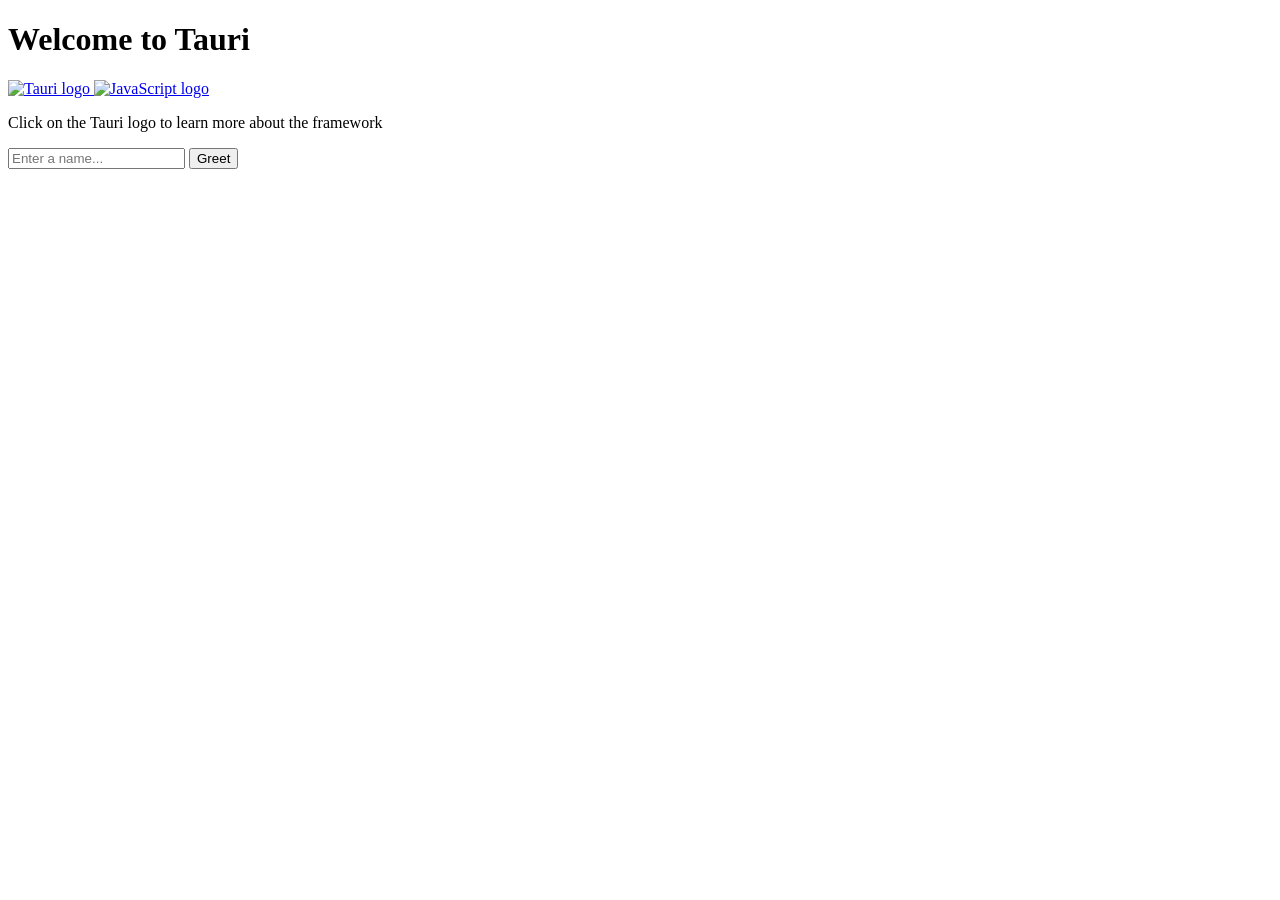
==== Norter-mac/desktop/src/index.html @ 1b6c09d3 "decided to do a mac verson pushed backend" ====
<!doctype html>
<html lang="en">
  <head>
    <meta charset="UTF-8" />
    <link rel="stylesheet" href="styles.css" />
    <meta name="viewport" content="width=device-width, initial-scale=1.0" />
    <title>Tauri App</title>
    <script type="module" src="/main.js" defer></script>
  </head>

  <body>
    <main class="container">
      <h1>Welcome to Tauri</h1>

      <div class="row">
        <a href="https://tauri.app" target="_blank">
          <img src="/assets/tauri.svg" class="logo tauri" alt="Tauri logo" />
        </a>
        <a
          href="https://developer.mozilla.org/en-US/docs/Web/JavaScript"
          target="_blank"
        >
          <img
            src="/assets/javascript.svg"
            class="logo vanilla"
            alt="JavaScript logo"
          />
        </a>
      </div>
      <p>Click on the Tauri logo to learn more about the framework</p>

      <form class="row" id="greet-form">
        <input id="greet-input" placeholder="Enter a name..." />
        <button type="submit">Greet</button>
      </form>
      <p id="greet-msg"></p>
    </main>
  </body>
</html>
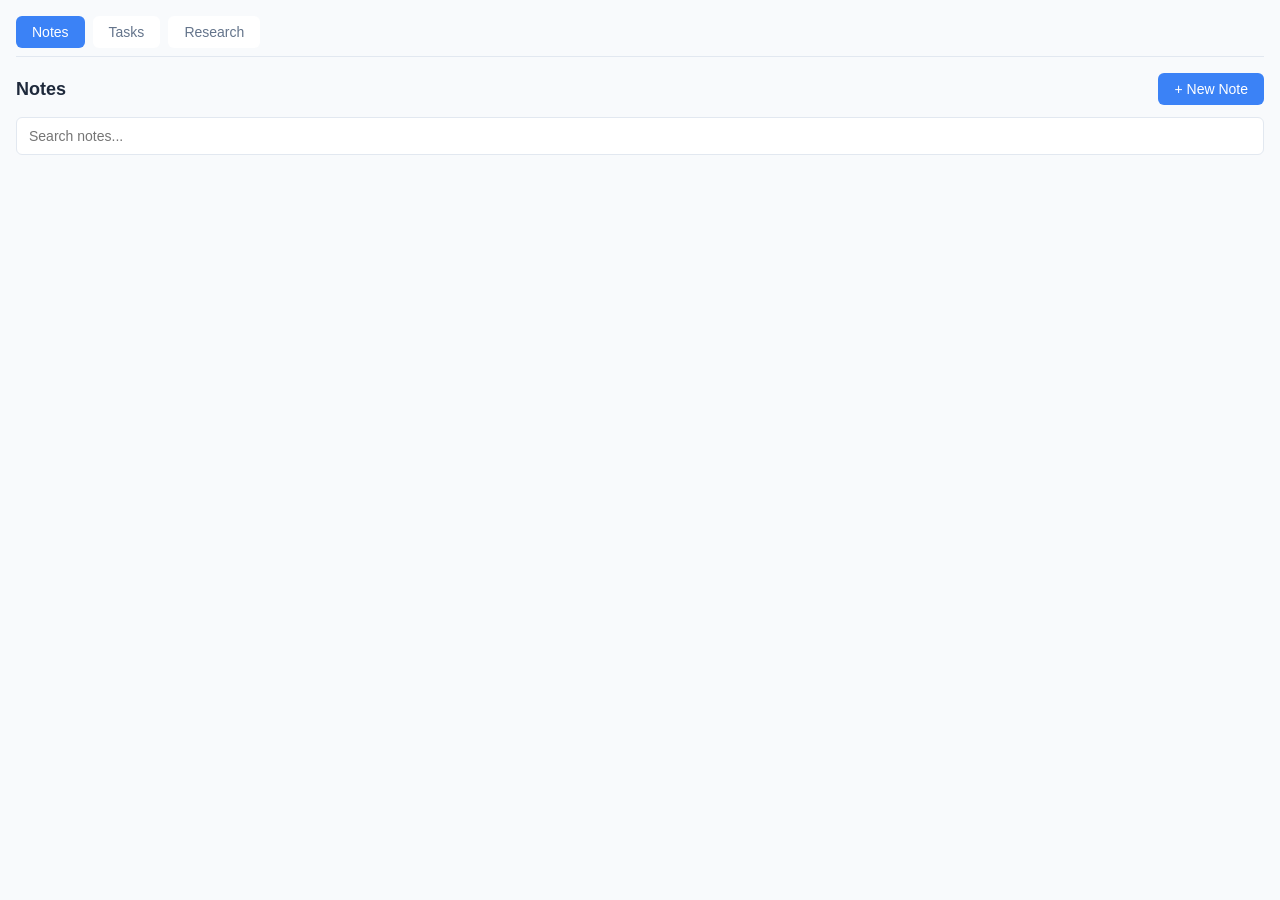
==== commit 8eae96bd: "first mac iteration" ====
--- a/Norter-mac/desktop/src/index.html
+++ b/Norter-mac/desktop/src/index.html
@@ -1,39 +1,107 @@
-<!doctype html>
+<!DOCTYPE html>
 <html lang="en">
-  <head>
-    <meta charset="UTF-8" />
-    <link rel="stylesheet" href="styles.css" />
-    <meta name="viewport" content="width=device-width, initial-scale=1.0" />
-    <title>Tauri App</title>
-    <script type="module" src="/main.js" defer></script>
-  </head>
+<head>
+  <meta charset="UTF-8">
+  <meta name="viewport" content="width=device-width, initial-scale=1.0">
+  <title>Norter</title>
+  <link rel="stylesheet" href="styles.css">
+</head>
+<body>
+  <div class="app">
+    <!-- Tab Navigation -->
+    <div class="tab-nav">
+      <button class="tab-btn active" data-tab="notes">Notes</button>
+      <button class="tab-btn" data-tab="tasks">Tasks</button>
+      <button class="tab-btn" data-tab="research">Research</button>
+    </div>
 
-  <body>
-    <main class="container">
-      <h1>Welcome to Tauri</h1>
+    <!-- Notes Tab -->
+    <div class="tab-content active" id="notesTab">
+      <div class="section-header">
+        <h2>Notes</h2>
+        <button id="newNoteBtn" class="btn-primary">+ New Note</button>
+      </div>
+      
+      <div class="search-section">
+        <input type="text" id="noteSearch" placeholder="Search notes..." class="search-input">
+      </div>
+      
+      <div class="notes-list" id="notesList"></div>
+      
+      <!-- Note Editor Modal -->
+      <div class="modal" id="noteModal" style="display: none;">
+        <div class="modal-content">
+          <div class="modal-header">
+            <input type="text" id="noteTitle" placeholder="Note title..." class="title-input">
+            <button id="closeNoteModal" class="btn-icon">×</button>
+          </div>
+          <input type="text" id="noteFolder" placeholder="Folder..." class="folder-input">
+          <input type="text" id="noteTags" placeholder="Tags (comma separated)..." class="tags-input">
+          <textarea id="noteContent" placeholder="Write your note..." class="content-area"></textarea>
+          <div class="modal-footer">
+            <button id="saveNoteBtn" class="btn-primary">Save Note</button>
+            <button id="deleteNoteBtn" class="btn-danger" style="display: none;">Delete</button>
+          </div>
+        </div>
+      </div>
+    </div>
 
-      <div class="row">
-        <a href="https://tauri.app" target="_blank">
-          <img src="/assets/tauri.svg" class="logo tauri" alt="Tauri logo" />
-        </a>
-        <a
-          href="https://developer.mozilla.org/en-US/docs/Web/JavaScript"
-          target="_blank"
-        >
-          <img
-            src="/assets/javascript.svg"
-            class="logo vanilla"
-            alt="JavaScript logo"
-          />
-        </a>
+    <!-- Tasks Tab -->
+    <div class="tab-content" id="tasksTab">
+      <div class="section-header">
+        <h2>Tasks</h2>
       </div>
-      <p>Click on the Tauri logo to learn more about the framework</p>
+      
+      <div class="task-input-row">
+        <input type="text" id="taskInput" placeholder="Add task..." class="search-input">
+        <input type="datetime-local" id="taskDueDate" class="date-input">
+        <button id="addTaskBtn" class="btn-primary">Add</button>
+      </div>
+      
+      <div class="tasks-list" id="tasksList"></div>
+    </div>
 
-      <form class="row" id="greet-form">
-        <input id="greet-input" placeholder="Enter a name..." />
-        <button type="submit">Greet</button>
-      </form>
-      <p id="greet-msg"></p>
-    </main>
-  </body>
-</html>
+    <!-- Research Tab -->
+    <div class="tab-content" id="researchTab">
+      <div class="section-header">
+        <h2>Paper Library</h2>
+        <button id="addPaperBtn" class="btn-primary">+ Add Paper</button>
+      </div>
+      
+      <div class="papers-list" id="papersList"></div>
+      
+      <!-- Add Paper Modal -->
+      <div class="modal" id="paperModal" style="display: none;">
+        <div class="""modal-content">
+          <div class="modal-header">
+            <h3>Add Paper</h3>
+            <button id="closePaperModal" class="btn-icon">×</button>
+          </div>
+          <input type="text" id="paperTitle" placeholder="Title" class="input-field">
+          <input type="text" id="paperAuthors" placeholder="Authors" class="input-field">
+          <input type="text" id="paperYear" placeholder="Year" class="input-field">
+          <input type="text" id="paperDOI" placeholder="DOI" class="input-field">
+          <input type="text" id="paperJournal" placeholder="Journal" class="input-field">
+          <div class="modal-footer">
+            <button id="savePaperBtn" class="btn-primary">Save Paper</button>
+          </div>
+        </div>
+      </div>
+      
+      <!-- Duplicate Warning Modal -->
+      <div class="modal" id="duplicateModal" style="display: none;">
+        <div class="modal-content">
+          <h3>Paper Already Exists</h3>
+          <p id="duplicateMessage"></p>
+          <div class="modal-footer">
+            <button id="cancelDuplicateBtn" class="btn-secondary">Cancel</button>
+            <button id="addAnywayBtn" class="btn-primary">Add Anyway</button>
+          </div>
+        </div>
+      </div>
+    </div>
+  </div>
+
+  <script src="main.js"></script>
+</body>
+</html>
--- a/Norter-mac/desktop/src/styles.css
+++ b/Norter-mac/desktop/src/styles.css
@@ -0,0 +1,272 @@
+:root {
+  --bg-primary: #f8fafc;
+  --bg-secondary: #fff;
+  --bg-hover: #f1f5f9;
+  --text-primary: #1e293b;
+  --text-secondary: #64748b;
+  --text-muted: #94a3b8;
+  --border-color: #e2e8f0;
+  --accent: #3b82f6;
+  --accent-hover: #2563eb;
+  --danger: #ef4444;
+  --shadow: 0 1px 3px rgba(0,0,0,0.1);
+}
+
+* {
+  margin: 0;
+  padding: 0;
+  box-sizing: border-box;
+}
+
+body {
+  font-family: -apple-system, BlinkMacSystemFont, 'Segoe UI', Roboto, sans-serif;
+  background: var(--bg-primary);
+  color: var(--text-primary);
+  min-width: 400px;
+  min-height: 600px;
+}
+
+.app {
+  padding: 16px;
+}
+
+/* Tab Navigation */
+.tab-nav {
+  display: flex;
+  gap: 8px;
+  margin-bottom: 16px;
+  border-bottom: 1px solid var(--border-color);
+  padding-bottom: 8px;
+}
+
+.tab-btn {
+  padding: 8px 16px;
+  border: none;
+  background: var(--bg-secondary);
+  color: var(--text-secondary);
+  border-radius: 6px;
+  cursor: pointer;
+  font-size: 14px;
+  font-weight: 500;
+  transition: all 0.2s;
+}
+
+.tab-btn:hover {
+  background: var(--bg-hover);
+  color: var(--text-primary);
+}
+
+.tab-btn.active {
+  background: var(--accent);
+  color: white;
+}
+
+/* Tab Content */
+.tab-content {
+  display: none;
+}
+
+.tab-content.active {
+  display: block;
+}
+
+/* Section Headers */
+.section-header {
+  display: flex;
+  justify-content: space-between;
+  align-items: center;
+  margin-bottom: 12px;
+}
+
+.section-header h2 {
+  font-size: 18px;
+  font-weight: 600;
+}
+
+/* Buttons */
+.btn-primary {
+  padding: 8px 16px;
+  background: var(--accent);
+  color: white;
+  border: none;
+  border-radius: 6px;
+  cursor: pointer;
+  font-size: 14px;
+  font-weight: 500;
+}
+
+.btn-primary:hover {
+  background: var(--accent-hover);
+}
+
+.btn-secondary {
+  padding: 8px 16px;
+  background: var(--bg-secondary);
+  color: var(--text-primary);
+  border: 1px solid var(--border-color);
+  border-radius: 6px;
+  cursor: pointer;
+  font-size: 14px;
+}
+
+.btn-danger {
+  padding: 8px 16px;
+  background: var(--danger);
+  color: white;
+  border: none;
+  border-radius: 6px;
+  cursor: pointer;
+  font-size: 14px;
+}
+
+.btn-icon {
+  background: none;
+  border: none;
+  font-size: 20px;
+  cursor: pointer;
+  color: var(--text-secondary);
+}
+
+/* Inputs */
+.search-input, .input-field, .title-input, .folder-input, .tags-input {
+  width: 100%;
+  padding: 10px 12px;
+  border: 1px solid var(--border-color);
+  border-radius: 6px;
+  font-size: 14px;
+  margin-bottom: 8px;
+  background: var(--bg-secondary);
+}
+
+.content-area {
+  width: 100%;
+  min-height: 200px;
+  padding: 12px;
+  border: 1px solid var(--border-color);
+  border-radius: 6px;
+  font-size: 14px;
+  resize: vertical;
+  font-family: inherit;
+}
+
+.date-input {
+  padding: 10px 12px;
+  border: 1px solid var(--border-color);
+  border-radius: 6px;
+  font-size: 14px;
+}
+
+/* Lists */
+.notes-list, .tasks-list, .papers-list {
+  max-height: 400px;
+  overflow-y: auto;
+}
+
+.note-item, .task-item, .paper-item {
+  padding: 12px;
+  background: var(--bg-secondary);
+  border-radius: 8px;
+  margin-bottom: 8px;
+  cursor: pointer;
+  box-shadow: var(--shadow);
+}
+
+.note-item:hover, .task-item:hover, .paper-item:hover {
+  background: var(--bg-hover);
+}
+
+.note-title, .task-text, .paper-title {
+  font-weight: 500;
+  margin-bottom: 4px;
+}
+
+.note-meta, .paper-meta {
+  font-size: 12px;
+  color: var(--text-secondary);
+}
+
+.task-item {
+  display: flex;
+  align-items: center;
+  gap: 12px;
+}
+
+.task-item.completed .task-text {
+  text-decoration: line-through;
+  color: var(--text-muted);
+}
+
+.task-checkbox {
+  width: 18px;
+  height: 18px;
+  cursor: pointer;
+}
+
+.delete-btn {
+  margin-left: auto;
+  background: none;
+  border: none;
+  color: var(--danger);
+  cursor: pointer;
+  font-size: 16px;
+}
+
+/* Task Input Row */
+.task-input-row {
+  display: flex;
+  gap: 8px;
+  margin-bottom: 12px;
+}
+
+.task-input-row input[type="text"] {
+  flex: 2;
+}
+
+.task-input-row input[type="datetime-local"] {
+  flex: 1;
+  min-width: 140px;
+}
+
+/* Modals */
+.modal {
+  position: fixed;
+  top: 0;
+  left: 0;
+  width: 100%;
+  height: 100%;
+  background: rgba(0,0,0,0.5);
+  display: flex;
+  align-items: center;
+  justify-content: center;
+  z-index: 1000;
+}
+
+.modal-content {
+  background: var(--bg-secondary);
+  border-radius: 12px;
+  padding: 20px;
+  width: 90%;
+  max-width: 500px;
+  max-height: 80vh;
+  overflow-y: auto;
+}
+
+.modal-header {
+  display: flex;
+  justify-content: space-between;
+  align-items: center;
+  margin-bottom: 16px;
+}
+
+.modal-footer {
+  display: flex;
+  gap: 8px;
+  justify-content: flex-end;
+  margin-top: 16px;
+}
+
+.empty-state {
+  text-align: center;
+  padding: 40px;
+  color: var(--text-muted);
+}
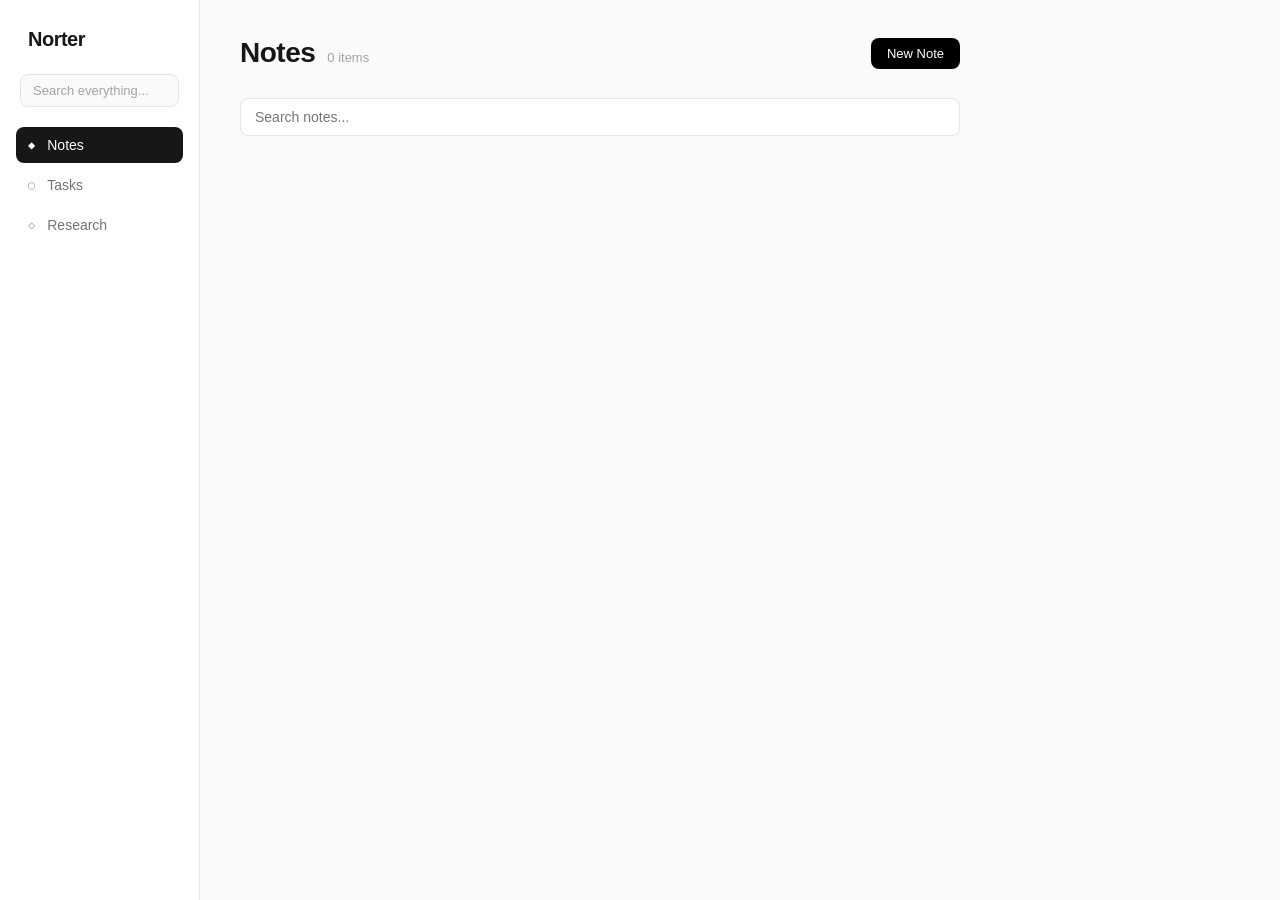
==== commit 3dc19c6f: "finished the app" ====
--- a/Norter-mac/desktop/src/index.html
+++ b/Norter-mac/desktop/src/index.html
@@ -8,96 +8,202 @@
 </head>
 <body>
   <div class="app">
-    <!-- Tab Navigation -->
-    <div class="tab-nav">
-      <button class="tab-btn active" data-tab="notes">Notes</button>
-      <button class="tab-btn" data-tab="tasks">Tasks</button>
-      <button class="tab-btn" data-tab="research">Research</button>
-    </div>
-
-    <!-- Notes Tab -->
-    <div class="tab-content active" id="notesTab">
-      <div class="section-header">
-        <h2>Notes</h2>
-        <button id="newNoteBtn" class="btn-primary">+ New Note</button>
-      </div>
-      
-      <div class="search-section">
-        <input type="text" id="noteSearch" placeholder="Search notes..." class="search-input">
-      </div>
-      
-      <div class="notes-list" id="notesList"></div>
-      
-      <!-- Note Editor Modal -->
-      <div class="modal" id="noteModal" style="display: none;">
-        <div class="modal-content">
-          <div class="modal-header">
-            <input type="text" id="noteTitle" placeholder="Note title..." class="title-input">
-            <button id="closeNoteModal" class="btn-icon">×</button>
-          </div>
-          <input type="text" id="noteFolder" placeholder="Folder..." class="folder-input">
-          <input type="text" id="noteTags" placeholder="Tags (comma separated)..." class="tags-input">
-          <textarea id="noteContent" placeholder="Write your note..." class="content-area"></textarea>
-          <div class="modal-footer">
-            <button id="saveNoteBtn" class="btn-primary">Save Note</button>
-            <button id="deleteNoteBtn" class="btn-danger" style="display: none;">Delete</button>
-          </div>
-        </div>
-      </div>
-    </div>
-
-    <!-- Tasks Tab -->
-    <div class="tab-content" id="tasksTab">
-      <div class="section-header">
-        <h2>Tasks</h2>
-      </div>
-      
-      <div class="task-input-row">
-        <input type="text" id="taskInput" placeholder="Add task..." class="search-input">
-        <input type="datetime-local" id="taskDueDate" class="date-input">
-        <button id="addTaskBtn" class="btn-primary">Add</button>
-      </div>
-      
-      <div class="tasks-list" id="tasksList"></div>
-    </div>
-
-    <!-- Research Tab -->
-    <div class="tab-content" id="researchTab">
-      <div class="section-header">
-        <h2>Paper Library</h2>
-        <button id="addPaperBtn" class="btn-primary">+ Add Paper</button>
-      </div>
-      
-      <div class="papers-list" id="papersList"></div>
-      
-      <!-- Add Paper Modal -->
-      <div class="modal" id="paperModal" style="display: none;">
-        <div class="""modal-content">
-          <div class="modal-header">
-            <h3>Add Paper</h3>
-            <button id="closePaperModal" class="btn-icon">×</button>
-          </div>
+    <!-- Sidebar -->
+    <aside class="sidebar">
+      <div class="logo">Norter</div>
+      <div class="global-search">
+        <input type="text" id="globalSearchInput" placeholder="Search everything..." class="global-search-input">
+      </div>
+      <nav class="nav">
+        <button class="nav-item active" data-tab="notes">
+          <span class="nav-icon">◆</span>
+          Notes
+        </button>
+        <button class="nav-item" data-tab="tasks">
+          <span class="nav-icon">○</span>
+          Tasks
+        </button>
+        <button class="nav-item" data-tab="research">
+          <span class="nav-icon">◇</span>
+          Research
+        </button>
+      </nav>
+    </aside>
+
+    <!-- Main Content -->
+    <main class="main">
+      <!-- Search Results Tab -->
+      <div class="tab-content" id="searchTab">
+        <header class="page-header">
+          <div class="header-left">
+            <h1>Search Results</h1>
+            <span class="count" id="searchCount"></span>
+          </div>
+        </header>
+        <div class="search-results" id="searchResults"></div>
+      </div>
+
+      <!-- Notes Tab -->
+      <div class="tab-content active" id="notesTab">
+        <header class="page-header">
+          <div class="header-left">
+            <h1>Notes</h1>
+            <span class="count" id="notesCount">0 items</span>
+          </div>
+          <button id="newNoteBtn" class="btn-primary">New Note</button>
+        </header>
+        
+        <div class="toolbar">
+          <input type="text" id="noteSearch" placeholder="Search notes..." class="search-input">
+        </div>
+        
+        <div class="notes-grid" id="notesList"></div>
+      </div>
+
+      <!-- Tasks Tab -->
+      <div class="tab-content" id="tasksTab">
+        <header class="page-header">
+          <div class="header-left">
+            <h1>Tasks</h1>
+            <span class="count" id="tasksCount">0 items</span>
+          </div>
+        </header>
+        
+        <div class="task-composer">
+          <input type="text" id="taskInput" placeholder="What needs to be done?" class="task-input">
+          <div class="task-composer-row">
+            <div class="date-group">
+              <input type="date" id="taskDueDate" class="date-input">
+              <input type="time" id="taskDueTime" class="time-input">
+            </div>
+            <button id="addTaskBtn" class="btn-primary">Add Task</button>
+          </div>
+        </div>
+        
+        <div class="tasks-list" id="tasksList"></div>
+      </div>
+
+            <!-- Research Tab -->
+
+      <div class="tab-content" id="researchTab">
+
+        <header class="page-header">
+
+          <div class="header-left">
+
+            <h1>Paper Library</h1>
+
+            <span class="count" id="papersCount">0 items</span>
+
+          </div>
+
+          <div class="header-actions">
+
+            <button id="exportBibBtn" class="btn-secondary">Export Bibliography</button>
+
+            <button id="addPaperBtn" class="btn-primary">Add Paper</button>
+
+          </div>
+
+        </header>
+
+        
+
+        <div class="papers-list" id="papersList"></div>
+      </div>
+    </main>
+  </div>
+
+  <!-- Citation Modal -->
+  <div class="modal" id="citationModal">
+    <div class="modal-content compact">
+      <div class="modal-header">
+        <h3>Citation Formats</h3>
+        <button id="closeCitationModal" class="btn-close">×</button>
+      </div>
+      <div class="citation-formats">
+        <div class="citation-item">
+          <label>APA</label>
+          <input type="text" id="apaCitation" readonly class="citation-input">
+          <button class="btn-copy" data-target="apaCitation">Copy</button>
+        </div>
+        <div class="citation-item">
+          <label>MLA</label>
+          <input type="text" id="mlaCitation" readonly class="citation-input">
+          <button class="btn-copy" data-target="mlaCitation">Copy</button>
+        </div>
+        <div class="citation-item">
+          <label>Chicago</label>
+          <input type="text" id="chicagoCitation" readonly class="citation-input">
+          <button class="btn-copy" data-target="chicagoCitation">Copy</button>
+        </div>
+        <div class="citation-item">
+          <label>BibTeX</label>
+          <textarea id="bibtexCitation" readonly class="citation-textarea"></textarea>
+          <button class="btn-copy" data-target="bibtexCitation">Copy</button>
+        </div>
+      </div>
+    </div>
+  </div>
+
+  <!-- Note Modal -->
+  <div class="modal" id="noteModal">
+    <div class="modal-content">
+      <div class="modal-header">
+        <input type="text" id="noteTitle" placeholder="Untitled Note" class="title-input">
+        <button id="closeNoteModal" class="btn-close">×</button>
+      </div>
+      <div class="modal-body">
+        <div class="modal-meta">
+          <input type="text" id="noteFolder" placeholder="Folder" class="meta-input">
+          <input type="text" id="noteTags" placeholder="Tags" class="meta-input">
+        </div>
+        <textarea id="noteContent" placeholder="Start writing..." class="content-area"></textarea>
+      </div>
+      <div class="modal-footer">
+        <button id="deleteNoteBtn" class="btn-text" style="display: none;">Delete</button>
+        <button id="saveNoteBtn" class="btn-primary">Save</button>
+      </div>
+    </div>
+  </div>
+
+  <!-- Paper Modal -->
+  <div class="modal" id="paperModal">
+    <div class="modal-content">
+      <div class="modal-header">
+        <h2>Add Paper</h2>
+        <button id="closePaperModal" class="btn-close">×</button>
+      </div>
+      <div class="modal-body">
+        <div class="doi-search">
+          <input type="text" id="doiSearchInput" placeholder="Enter DOI (10.xxxx/...)" class="search-input">
+          <button id="doiSearchBtn" class="btn-secondary">Search</button>
+        </div>
+        <div id="doiSearchStatus" class="search-status"></div>
+        <div class="form-fields">
           <input type="text" id="paperTitle" placeholder="Title" class="input-field">
           <input type="text" id="paperAuthors" placeholder="Authors" class="input-field">
-          <input type="text" id="paperYear" placeholder="Year" class="input-field">
-          <input type="text" id="paperDOI" placeholder="DOI" class="input-field">
+          <div class="form-row">
+            <input type="text" id="paperYear" placeholder="Year" class="input-field short">
+            <input type="text" id="paperDOI" placeholder="DOI" class="input-field">
+          </div>
           <input type="text" id="paperJournal" placeholder="Journal" class="input-field">
-          <div class="modal-footer">
-            <button id="savePaperBtn" class="btn-primary">Save Paper</button>
-          </div>
-        </div>
-      </div>
-      
-      <!-- Duplicate Warning Modal -->
-      <div class="modal" id="duplicateModal" style="display: none;">
-        <div class="modal-content">
-          <h3>Paper Already Exists</h3>
-          <p id="duplicateMessage"></p>
-          <div class="modal-footer">
-            <button id="cancelDuplicateBtn" class="btn-secondary">Cancel</button>
-            <button id="addAnywayBtn" class="btn-primary">Add Anyway</button>
-          </div>
-        </div>
+        </div>
+      </div>
+      <div class="modal-footer">
+        <button id="savePaperBtn" class="btn-primary">Save Paper</button>
+      </div>
+    </div>
+  </div>
+
+  <!-- Duplicate Modal -->
+  <div class="modal" id="duplicateModal">
+    <div class="modal-content compact">
+      <h3>Duplicate Detected</h3>
+      <p id="duplicateMessage"></p>
+      <div class="modal-footer">
+        <button id="cancelDuplicateBtn" class="btn-secondary">Cancel</button>
+        <button id="addAnywayBtn" class="btn-primary">Add Anyway</button>
       </div>
     </div>
   </div>
--- a/Norter-mac/desktop/src/styles.css
+++ b/Norter-mac/desktop/src/styles.css
@@ -1,15 +1,30 @@
 :root {
-  --bg-primary: #f8fafc;
-  --bg-secondary: #fff;
-  --bg-hover: #f1f5f9;
-  --text-primary: #1e293b;
-  --text-secondary: #64748b;
-  --text-muted: #94a3b8;
-  --border-color: #e2e8f0;
-  --accent: #3b82f6;
-  --accent-hover: #2563eb;
-  --danger: #ef4444;
-  --shadow: 0 1px 3px rgba(0,0,0,0.1);
+  --bg-app: #fafafa;
+  --bg-sidebar: #fff;
+  --bg-main: #fafafa;
+  --bg-card: #fff;
+  --bg-input: #fafafa;
+  --bg-hover: #f5f5f5;
+  --bg-active: #f0f0f0;
+  
+  --text-primary: #171717;
+  --text-secondary: #737373;
+  --text-muted: #a3a3a3;
+  
+  --border: #e5e5e5;
+  --border-strong: #d4d4d4;
+  
+  --accent: #000;
+  --accent-text: #fff;
+  
+  --radius: 8px;
+  --radius-sm: 6px;
+  
+  --font-sans: -apple-system, BlinkMacSystemFont, 'Segoe UI', 'Inter', sans-serif;
+  --font-mono: 'SF Mono', Monaco, 'Cascadia Code', monospace;
+  
+  --shadow-sm: 0 1px 2px rgba(0,0,0,0.04);
+  --shadow: 0 1px 3px rgba(0,0,0,0.08);
 }
 
 * {
@@ -19,176 +34,445 @@
 }
 
 body {
-  font-family: -apple-system, BlinkMacSystemFont, 'Segoe UI', Roboto, sans-serif;
-  background: var(--bg-primary);
-  color: var(--text-primary);
-  min-width: 400px;
-  min-height: 600px;
+  font-family: var(--font-sans);
+  background: var(--bg-app);
+  color: var(--text-primary);
+  font-size: 14px;
+  line-height: 1.5;
+  min-width: 600px;
+  min-height: 500px;
 }
 
 .app {
-  padding: 16px;
-}
-
-/* Tab Navigation */
-.tab-nav {
-  display: flex;
-  gap: 8px;
-  margin-bottom: 16px;
-  border-bottom: 1px solid var(--border-color);
-  padding-bottom: 8px;
-}
-
-.tab-btn {
-  padding: 8px 16px;
+  display: flex;
+  height: 100vh;
+}
+
+/* Sidebar */
+.sidebar {
+  width: 200px;
+  background: var(--bg-sidebar);
+  border-right: 1px solid var(--border);
+  padding: 24px 16px;
+  display: flex;
+  flex-direction: column;
+  flex-shrink: 0;
+}
+
+.logo {
+  font-size: 20px;
+  font-weight: 600;
+  letter-spacing: -0.5px;
+  margin-bottom: 20px;
+  padding-left: 12px;
+}
+
+.global-search {
+  margin-bottom: 20px;
+  padding: 0 4px;
+}
+
+.global-search-input {
+  width: 100%;
+  padding: 8px 12px;
+  border: 1px solid var(--border);
+  border-radius: var(--radius);
+  font-size: 13px;
+  background: var(--bg-app);
+  color: var(--text-primary);
+  transition: border-color 0.15s;
+}
+
+.global-search-input:focus {
+  outline: none;
+  border-color: var(--border-strong);
+}
+
+.global-search-input::placeholder {
+  color: var(--text-muted);
+}
+
+.nav {
+  display: flex;
+  flex-direction: column;
+  gap: 4px;
+}
+
+.nav-item {
+  display: flex;
+  align-items: center;
+  gap: 12px;
+  padding: 10px 12px;
   border: none;
-  background: var(--bg-secondary);
-  color: var(--text-secondary);
-  border-radius: 6px;
-  cursor: pointer;
-  font-size: 14px;
-  font-weight: 500;
-  transition: all 0.2s;
-}
-
-.tab-btn:hover {
+  background: transparent;
+  color: var(--text-secondary);
+  font-size: 14px;
+  border-radius: var(--radius);
+  cursor: pointer;
+  transition: all 0.15s ease;
+  text-align: left;
+}
+
+.nav-item:hover {
   background: var(--bg-hover);
   color: var(--text-primary);
 }
 
-.tab-btn.active {
-  background: var(--accent);
-  color: white;
+.nav-item.active {
+  background: var(--text-primary);
+  color: var(--accent-text);
+}
+
+.nav-icon {
+  font-size: 12px;
+  font-family: var(--font-mono);
+  opacity: 0.6;
+}
+
+.nav-item.active .nav-icon {
+  opacity: 1;
+}
+
+/* Main Content */
+.main {
+  flex: 1;
+  overflow-y: auto;
+  padding: 32px 40px;
+}
+
+.page-header {
+  display: flex;
+  justify-content: space-between;
+  align-items: center;
+  margin-bottom: 24px;
+}
+
+.header-left {
+  display: flex;
+  align-items: baseline;
+  gap: 12px;
+}
+
+h1 {
+  font-size: 28px;
+  font-weight: 600;
+  letter-spacing: -0.5px;
+}
+
+.count {
+  font-size: 13px;
+  color: var(--text-muted);
+  font-weight: 400;
 }
 
 /* Tab Content */
 .tab-content {
   display: none;
+  max-width: 720px;
 }
 
 .tab-content.active {
   display: block;
 }
 
-/* Section Headers */
-.section-header {
-  display: flex;
-  justify-content: space-between;
-  align-items: center;
-  margin-bottom: 12px;
-}
-
-.section-header h2 {
-  font-size: 18px;
-  font-weight: 600;
+/* Toolbar */
+.toolbar {
+  margin-bottom: 20px;
 }
 
 /* Buttons */
 .btn-primary {
   padding: 8px 16px;
   background: var(--accent);
-  color: white;
+  color: var(--accent-text);
   border: none;
-  border-radius: 6px;
-  cursor: pointer;
-  font-size: 14px;
+  border-radius: var(--radius);
+  font-size: 13px;
   font-weight: 500;
+  cursor: pointer;
+  transition: opacity 0.15s;
 }
 
 .btn-primary:hover {
-  background: var(--accent-hover);
+  opacity: 0.85;
 }
 
 .btn-secondary {
   padding: 8px 16px;
-  background: var(--bg-secondary);
-  color: var(--text-primary);
-  border: 1px solid var(--border-color);
-  border-radius: 6px;
-  cursor: pointer;
-  font-size: 14px;
-}
-
-.btn-danger {
+  background: var(--bg-card);
+  color: var(--text-primary);
+  border: 1px solid var(--border-strong);
+  border-radius: var(--radius);
+  font-size: 13px;
+  cursor: pointer;
+}
+
+.btn-text {
   padding: 8px 16px;
-  background: var(--danger);
-  color: white;
+  background: transparent;
+  color: var(--text-secondary);
   border: none;
-  border-radius: 6px;
-  cursor: pointer;
-  font-size: 14px;
-}
-
-.btn-icon {
-  background: none;
+  border-radius: var(--radius-sm);
+  cursor: pointer;
+  font-size: 14px;
+  margin-right: auto;
+}
+
+.btn-text:hover {
+  color: #dc2626;
+}
+
+.btn-close {
+  width: 32px;
+  height: 32px;
+  display: flex;
+  align-items: center;
+  justify-content: center;
+  background: transparent;
   border: none;
   font-size: 20px;
-  cursor: pointer;
-  color: var(--text-secondary);
+  color: var(--text-secondary);
+  cursor: pointer;
+  border-radius: var(--radius);
+}
+
+.btn-close:hover {
+  background: var(--bg-hover);
 }
 
 /* Inputs */
-.search-input, .input-field, .title-input, .folder-input, .tags-input {
+.search-input {
+  width: 100%;
+  padding: 10px 14px;
+  border: 1px solid var(--border);
+  border-radius: var(--radius);
+  font-size: 14px;
+  background: var(--bg-card);
+  transition: border-color 0.15s;
+}
+
+.search-input:focus {
+  outline: none;
+  border-color: var(--border-strong);
+}
+
+.title-input {
+  flex: 1;
+  font-size: 20px;
+  font-weight: 600;
+  border: none;
+  background: transparent;
+  padding: 0;
+  margin-right: 16px;
+}
+
+.title-input:focus {
+  outline: none;
+}
+
+.title-input::placeholder {
+  color: var(--text-muted);
+}
+
+.meta-input {
+  padding: 6px 10px;
+  border: 1px solid var(--border);
+  border-radius: var(--radius-sm);
+  font-size: 12px;
+  background: var(--bg-card);
+  width: 140px;
+}
+
+.input-field {
   width: 100%;
   padding: 10px 12px;
-  border: 1px solid var(--border-color);
-  border-radius: 6px;
-  font-size: 14px;
-  margin-bottom: 8px;
-  background: var(--bg-secondary);
+  border: 1px solid var(--border);
+  border-radius: var(--radius);
+  font-size: 14px;
+  background: var(--bg-card);
+  margin-bottom: 12px;
+}
+
+.input-field:focus {
+  outline: none;
+  border-color: var(--border-strong);
+}
+
+.form-row {
+  display: flex;
+  gap: 12px;
+}
+
+.form-row .input-field.short {
+  width: 100px;
+  flex-shrink: 0;
 }
 
 .content-area {
   width: 100%;
-  min-height: 200px;
-  padding: 12px;
-  border: 1px solid var(--border-color);
-  border-radius: 6px;
-  font-size: 14px;
+  min-height: 120px;
+  max-height: 300px;
+  padding: 16px;
+  border: 1px solid var(--border);
+  border-radius: var(--radius-sm);
+  background: var(--bg-input);
+  color: var(--text-primary);
+  font-size: 15px;
+  line-height: 1.6;
   resize: vertical;
-  font-family: inherit;
+  margin: 16px 0;
+}
+
+.content-area:focus {
+  outline: none;
+  border-color: var(--border-strong);
+}
+
+/* Task Composer */
+.task-composer {
+  display: flex;
+  flex-direction: column;
+  gap: 12px;
+  margin-bottom: 24px;
+  padding: 20px;
+  background: var(--bg-card);
+  border-radius: var(--radius);
+  border: 1px solid var(--border);
+}
+
+.task-composer-row {
+  display: flex;
+  gap: 10px;
+  align-items: center;
+}
+
+.task-input {
+  flex: 1;
+  padding: 10px 14px;
+  border: 1px solid var(--border);
+  border-radius: var(--radius);
+  font-size: 14px;
+  background: var(--bg-app);
+  color: var(--text-primary);
+  transition: border-color 0.15s;
+}
+
+.task-input:focus {
+  outline: none;
+  border-color: var(--border-strong);
+}
+
+.task-input::placeholder {
+  color: var(--text-muted);
+}
+
+.date-group {
+  display: flex;
+  gap: 6px;
+  flex-shrink: 0;
+}
+
+.date-input, .time-input {
+  padding: 9px 12px;
+  border: 1px solid var(--border);
+  border-radius: var(--radius);
+  font-size: 13px;
+  font-family: var(--font-mono);
+  background: var(--bg-app);
+  color: var(--text-primary);
+  transition: border-color 0.15s;
+  min-width: 0;
+  -webkit-appearance: none;
+  appearance: none;
 }
 
 .date-input {
-  padding: 10px 12px;
-  border: 1px solid var(--border-color);
-  border-radius: 6px;
-  font-size: 14px;
+  width: 140px;
+}
+
+.time-input {
+  width: 100px;
+}
+
+.date-input:focus, .time-input:focus {
+  outline: none;
+  border-color: var(--border-strong);
+}
+
+.date-input::-webkit-calendar-picker-indicator,
+.time-input::-webkit-calendar-picker-indicator {
+  opacity: 0.3;
+  cursor: pointer;
+  filter: grayscale(100%);
+}
+
+.date-input::-webkit-calendar-picker-indicator:hover,
+.time-input::-webkit-calendar-picker-indicator:hover {
+  opacity: 0.7;
+}
+
+.task-composer .btn-primary {
+  flex-shrink: 0;
+  padding: 10px 20px;
 }
 
 /* Lists */
-.notes-list, .tasks-list, .papers-list {
-  max-height: 400px;
-  overflow-y: auto;
-}
-
-.note-item, .task-item, .paper-item {
-  padding: 12px;
-  background: var(--bg-secondary);
-  border-radius: 8px;
-  margin-bottom: 8px;
-  cursor: pointer;
+.notes-grid {
+  display: grid;
+  gap: 12px;
+}
+
+.note-item {
+  padding: 16px 20px;
+  background: var(--bg-card);
+  border: 1px solid var(--border);
+  border-radius: var(--radius);
+  cursor: pointer;
+  transition: all 0.15s ease;
+}
+
+.note-item:hover {
+  border-color: var(--border-strong);
+  transform: translateY(-1px);
   box-shadow: var(--shadow);
 }
 
-.note-item:hover, .task-item:hover, .paper-item:hover {
-  background: var(--bg-hover);
-}
-
-.note-title, .task-text, .paper-title {
+.note-title {
+  font-size: 15px;
   font-weight: 500;
-  margin-bottom: 4px;
-}
-
-.note-meta, .paper-meta {
-  font-size: 12px;
-  color: var(--text-secondary);
+  margin-bottom: 6px;
+  color: var(--text-primary);
+}
+
+.note-meta {
+  font-size: 12px;
+  color: var(--text-secondary);
+  font-family: var(--font-mono);
+}
+
+.tasks-list {
+  display: flex;
+  flex-direction: column;
+  gap: 8px;
 }
 
 .task-item {
   display: flex;
   align-items: center;
   gap: 12px;
+  padding: 12px 16px;
+  background: var(--bg-card);
+  border-radius: var(--radius);
+  border: 1px solid var(--border);
+  transition: all 0.15s;
+}
+
+.task-item:hover {
+  border-color: var(--border-strong);
+}
+
+.task-item.completed {
+  opacity: 0.6;
 }
 
 .task-item.completed .task-text {
@@ -197,76 +481,346 @@
 }
 
 .task-checkbox {
-  width: 18px;
-  height: 18px;
-  cursor: pointer;
+  width: 16px;
+  height: 16px;
+  cursor: pointer;
+  accent-color: var(--text-primary);
+}
+
+.task-text {
+  flex: 1;
+  font-size: 14px;
+}
+
+.due-date {
+  font-size: 12px;
+  color: var(--text-muted);
+  font-family: var(--font-mono);
+}
+
+.papers-list {
+  display: flex;
+  flex-direction: column;
+  gap: 12px;
+}
+
+.paper-item {
+  padding: 16px 20px;
+  padding-right: 140px;
+  background: var(--bg-card);
+  border: 1px solid var(--border);
+  border-radius: var(--radius);
+  position: relative;
+  transition: all 0.15s;
+}
+
+.paper-item:hover {
+  border-color: var(--border-strong);
+}
+
+.paper-title {
+  font-size: 15px;
+  font-weight: 500;
+  margin-bottom: 6px;
+}
+
+.paper-meta {
+  font-size: 12px;
+  color: var(--text-secondary);
+  font-family: var(--font-mono);
 }
 
 .delete-btn {
-  margin-left: auto;
-  background: none;
+  width: 28px;
+  height: 28px;
+  display: flex;
+  align-items: center;
+  justify-content: center;
+  background: transparent;
   border: none;
-  color: var(--danger);
-  cursor: pointer;
-  font-size: 16px;
-}
-
-/* Task Input Row */
-.task-input-row {
-  display: flex;
-  gap: 8px;
-  margin-bottom: 12px;
-}
-
-.task-input-row input[type="text"] {
-  flex: 2;
-}
-
-.task-input-row input[type="datetime-local"] {
-  flex: 1;
-  min-width: 140px;
+  color: var(--text-muted);
+  cursor: pointer;
+  border-radius: var(--radius-sm);
+  font-size: 18px;
+  line-height: 1;
+  flex-shrink: 0;
+}
+
+.delete-btn:hover {
+  color: #dc2626;
+  background: var(--bg-hover);
 }
 
 /* Modals */
 .modal {
+  display: none;
+}
+
+.modal.active {
+  display: block;
   position: fixed;
   top: 0;
   left: 0;
   width: 100%;
   height: 100%;
-  background: rgba(0,0,0,0.5);
+  background: rgba(0,0,0,0.4);
+  z-index: 1000;
+  padding: 40px;
+  overflow-y: auto;
+}
+
+.modal-content {
+  background: var(--bg-card);
+  border-radius: 12px;
+  width: 100%;
+  max-width: 560px;
+  margin: 40px auto;
+  box-shadow: 0 20px 60px rgba(0,0,0,0.2);
+}
+
+.modal-content.compact {
+  max-width: 400px;
+  padding: 24px;
+}
+
+.modal-content.compact h3 {
+  font-size: 18px;
+  font-weight: 600;
+  margin-bottom: 12px;
+}
+
+.modal-content.compact p {
+  font-size: 14px;
+  color: var(--text-secondary);
+  margin-bottom: 20px;
+  line-height: 1.5;
+}
+
+.modal-header {
   display: flex;
   align-items: center;
-  justify-content: center;
-  z-index: 1000;
-}
-
-.modal-content {
-  background: var(--bg-secondary);
-  border-radius: 12px;
-  padding: 20px;
-  width: 90%;
-  max-width: 500px;
-  max-height: 80vh;
-  overflow-y: auto;
-}
-
-.modal-header {
-  display: flex;
   justify-content: space-between;
-  align-items: center;
-  margin-bottom: 16px;
+  padding: 20px 24px 0;
+}
+
+.modal-header h2 {
+  font-size: 18px;
+  font-weight: 600;
+}
+
+.modal-meta {
+  display: flex;
+  gap: 12px;
+  margin-top: 16px;
+}
+
+.form-fields {
+  padding: 20px 0;
 }
 
 .modal-footer {
   display: flex;
-  gap: 8px;
   justify-content: flex-end;
-  margin-top: 16px;
-}
-
+  gap: 12px;
+  padding: 0 24px 24px;
+}
+
+.modal-body {
+  padding: 0 24px;
+}
+
+/* Empty State */
 .empty-state {
   text-align: center;
-  padding: 40px;
-  color: var(--text-muted);
+  padding: 60px 20px;
+  color: var(--text-muted);
+  font-size: 14px;
+}
+
+.doi-search {
+  display: flex;
+  gap: 8px;
+  margin-bottom: 12px;
+}
+
+.doi-search .search-input {
+  flex: 1;
+  margin-bottom: 0;
+}
+
+.search-status {
+  font-size: 12px;
+  color: var(--text-secondary);
+  margin-bottom: 12px;
+  min-height: 16px;
+}
+
+.search-status.error {
+  color: #dc2626;
+}
+
+.search-status.success {
+  color: #16a34a;
+}
+
+
+/* Header Actions */
+.header-actions {
+  display: flex;
+  gap: 8px;
+}
+
+/* Paper Actions */
+.paper-actions {
+  position: absolute;
+  top: 50%;
+  right: 16px;
+  transform: translateY(-50%);
+  display: flex;
+  gap: 8px;
+}
+
+.cite-btn {
+  padding: 4px 10px;
+  background: var(--bg-hover);
+  border: 1px solid var(--border);
+  border-radius: var(--radius-sm);
+  font-size: 12px;
+  cursor: pointer;
+  color: var(--text-secondary);
+}
+
+.cite-btn:hover {
+  background: var(--text-primary);
+  color: var(--accent-text);
+  border-color: var(--text-primary);
+}
+
+/* Citation Modal */
+.citation-formats {
+  padding: 0 24px 24px;
+}
+
+.citation-item {
+  margin-bottom: 16px;
+}
+
+.citation-item label {
+  display: block;
+  font-size: 12px;
+  font-weight: 500;
+  color: var(--text-secondary);
+  margin-bottom: 6px;
+  text-transform: uppercase;
+  letter-spacing: 0.5px;
+}
+
+.citation-input, .citation-textarea {
+  width: 100%;
+  padding: 10px 12px;
+  border: 1px solid var(--border);
+  border-radius: var(--radius-sm);
+  font-size: 13px;
+  font-family: var(--font-mono);
+  background: var(--bg-app);
+  color: var(--text-primary);
+  margin-bottom: 8px;
+}
+
+.citation-textarea {
+  min-height: 80px;
+  resize: none;
+}
+
+.btn-copy {
+  padding: 6px 12px;
+  background: var(--bg-hover);
+  border: 1px solid var(--border);
+  border-radius: var(--radius-sm);
+  font-size: 12px;
+  cursor: pointer;
+  color: var(--text-secondary);
+}
+
+.btn-copy:hover {
+  background: var(--border);
+  color: var(--text-primary);
+}
+
+.btn-copy.copied {
+  background: #16a34a;
+  color: white;
+  border-color: #16a34a;
+}
+
+/* Search Results */
+.search-results {
+  display: flex;
+  flex-direction: column;
+  gap: 8px;
+}
+
+.search-group {
+  margin-bottom: 16px;
+}
+
+.search-group-title {
+  font-size: 11px;
+  font-weight: 600;
+  text-transform: uppercase;
+  letter-spacing: 0.5px;
+  color: var(--text-muted);
+  margin-bottom: 8px;
+  padding-left: 4px;
+}
+
+.search-result-item {
+  padding: 12px 16px;
+  background: var(--bg-card);
+  border: 1px solid var(--border);
+  border-radius: var(--radius);
+  cursor: pointer;
+  transition: background 0.15s;
+}
+
+.search-result-item:hover {
+  background: var(--bg-hover);
+}
+
+.search-result-title {
+  font-size: 14px;
+  font-weight: 500;
+  color: var(--text-primary);
+  margin-bottom: 2px;
+}
+
+.search-result-meta {
+  font-size: 12px;
+  color: var(--text-muted);
+}
+
+.search-result-type {
+  display: inline-block;
+  font-size: 10px;
+  font-weight: 600;
+  text-transform: uppercase;
+  letter-spacing: 0.5px;
+  padding: 2px 6px;
+  border-radius: 4px;
+  margin-right: 6px;
+}
+
+.search-result-type.note {
+  background: #dbeafe;
+  color: #1d4ed8;
+}
+
+.search-result-type.paper {
+  background: #fce7f3;
+  color: #be185d;
+}
+
+.search-result-type.task {
+  background: #d1fae5;
+  color: #047857;
 }
